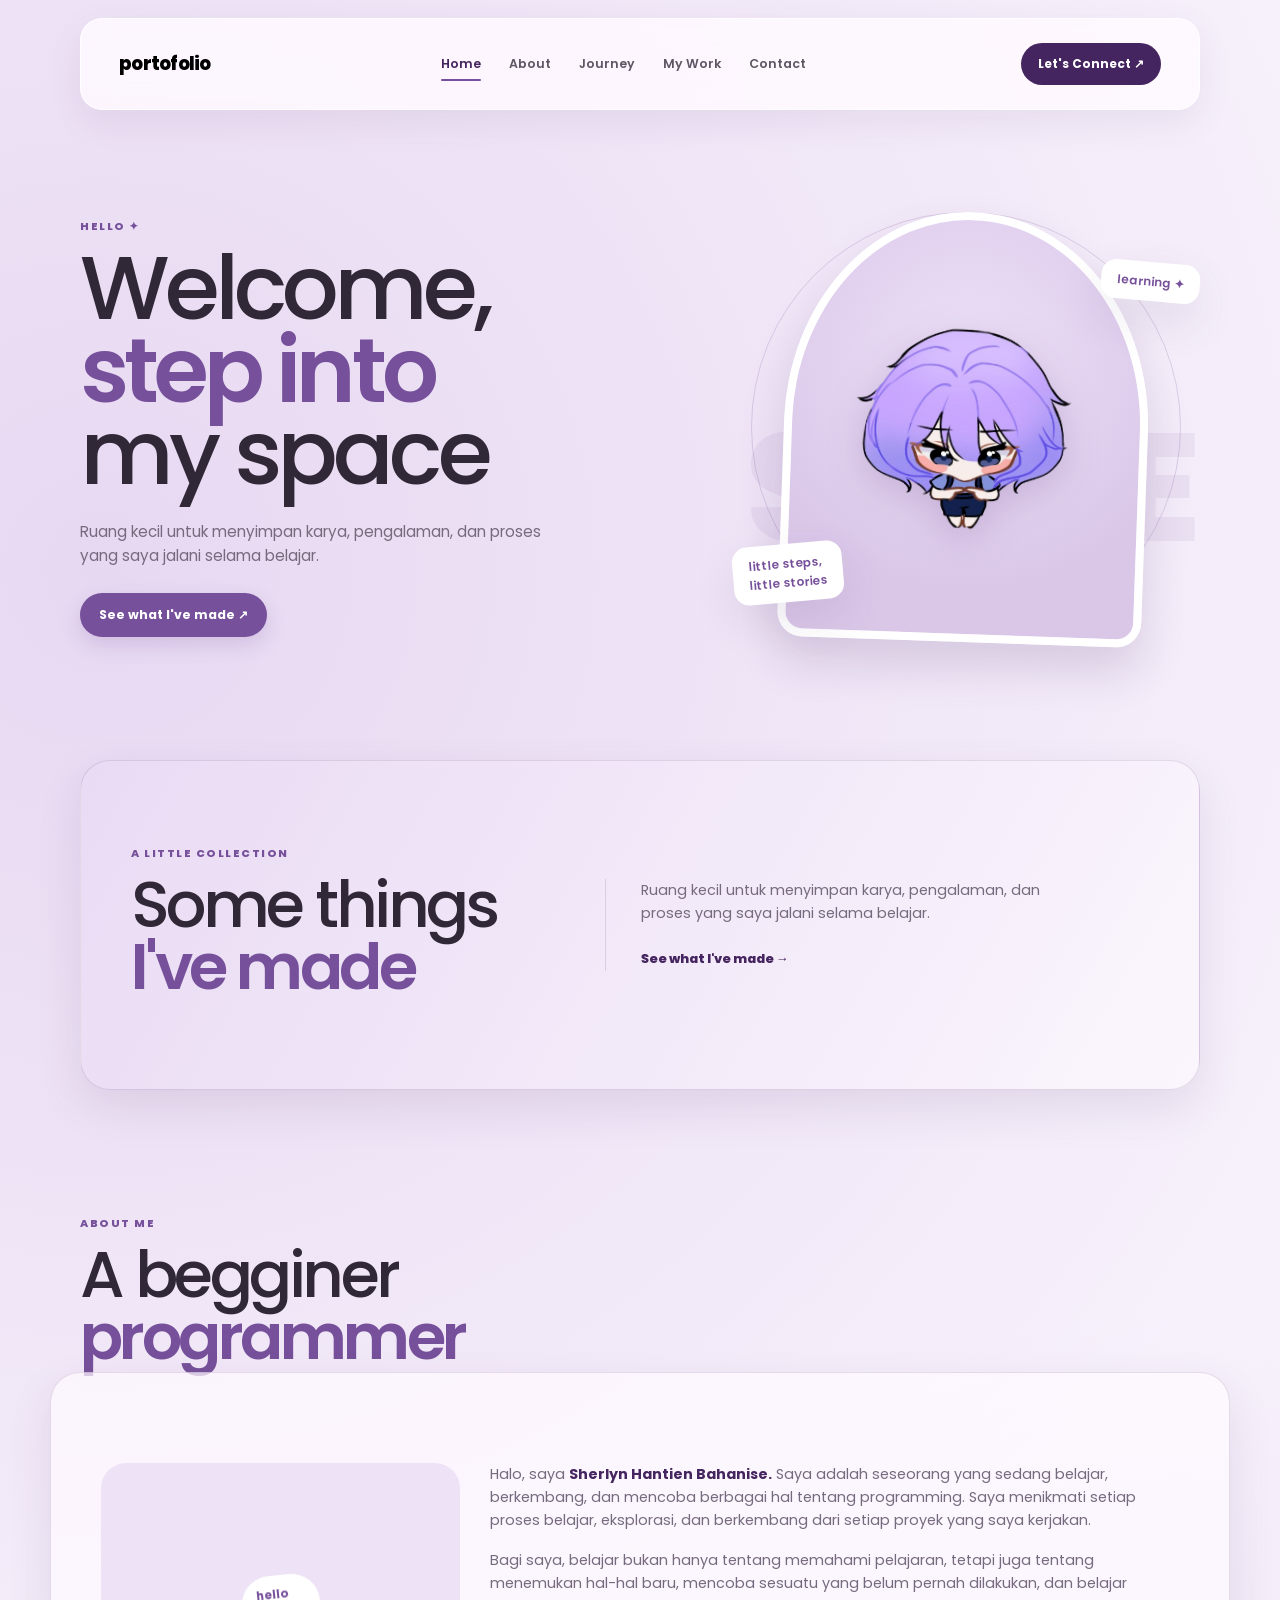
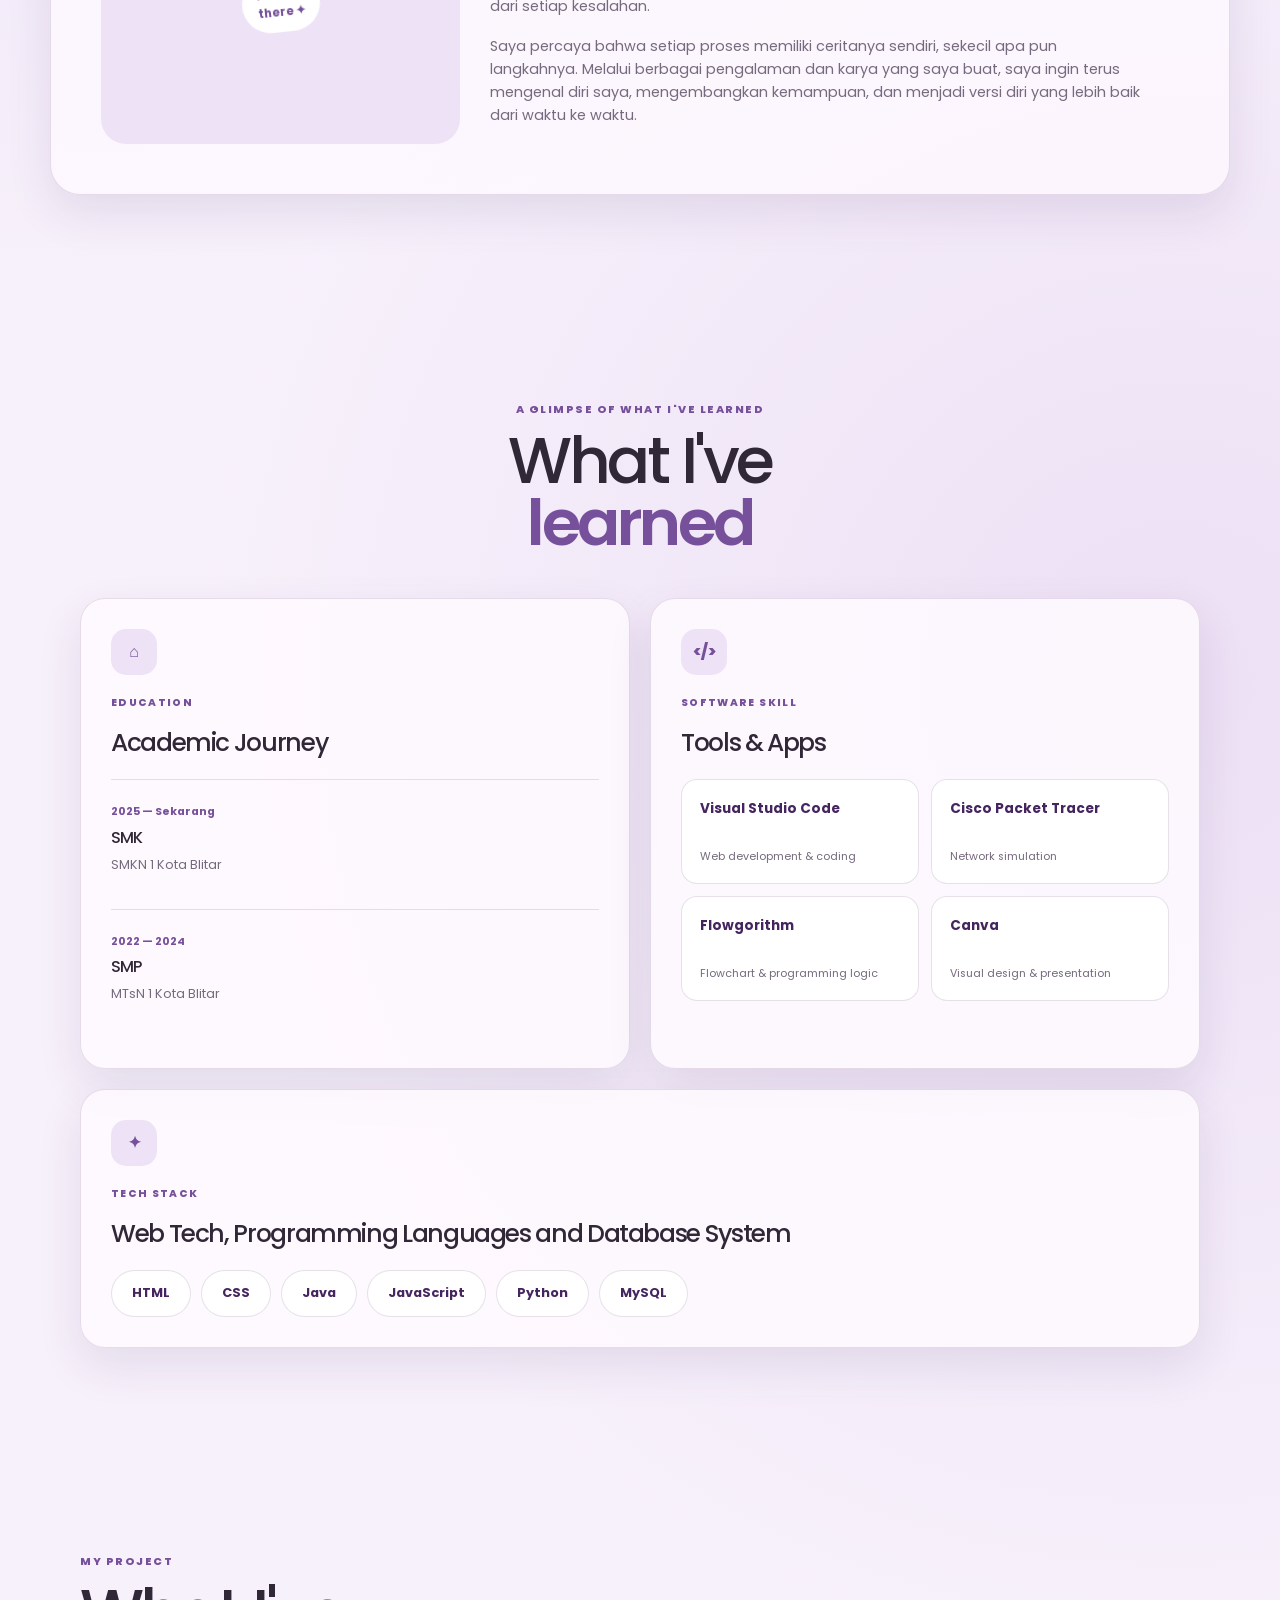
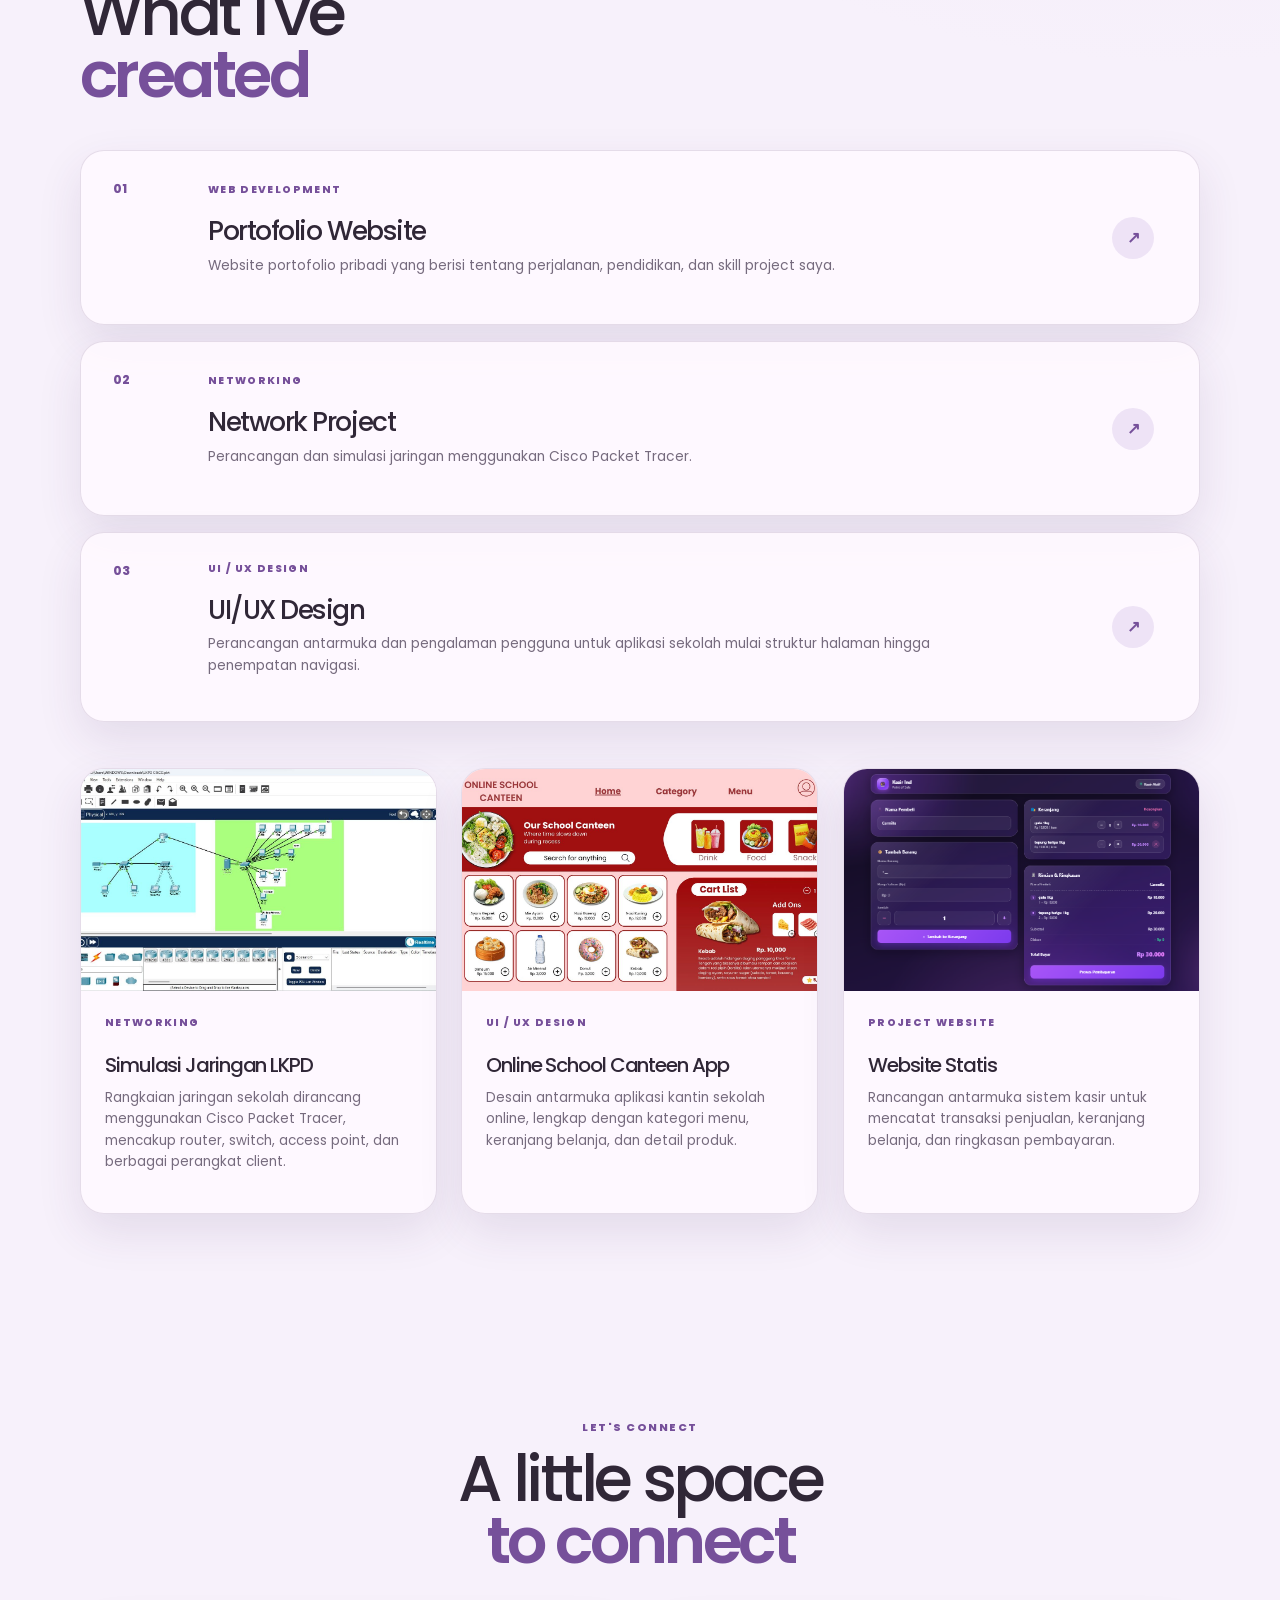
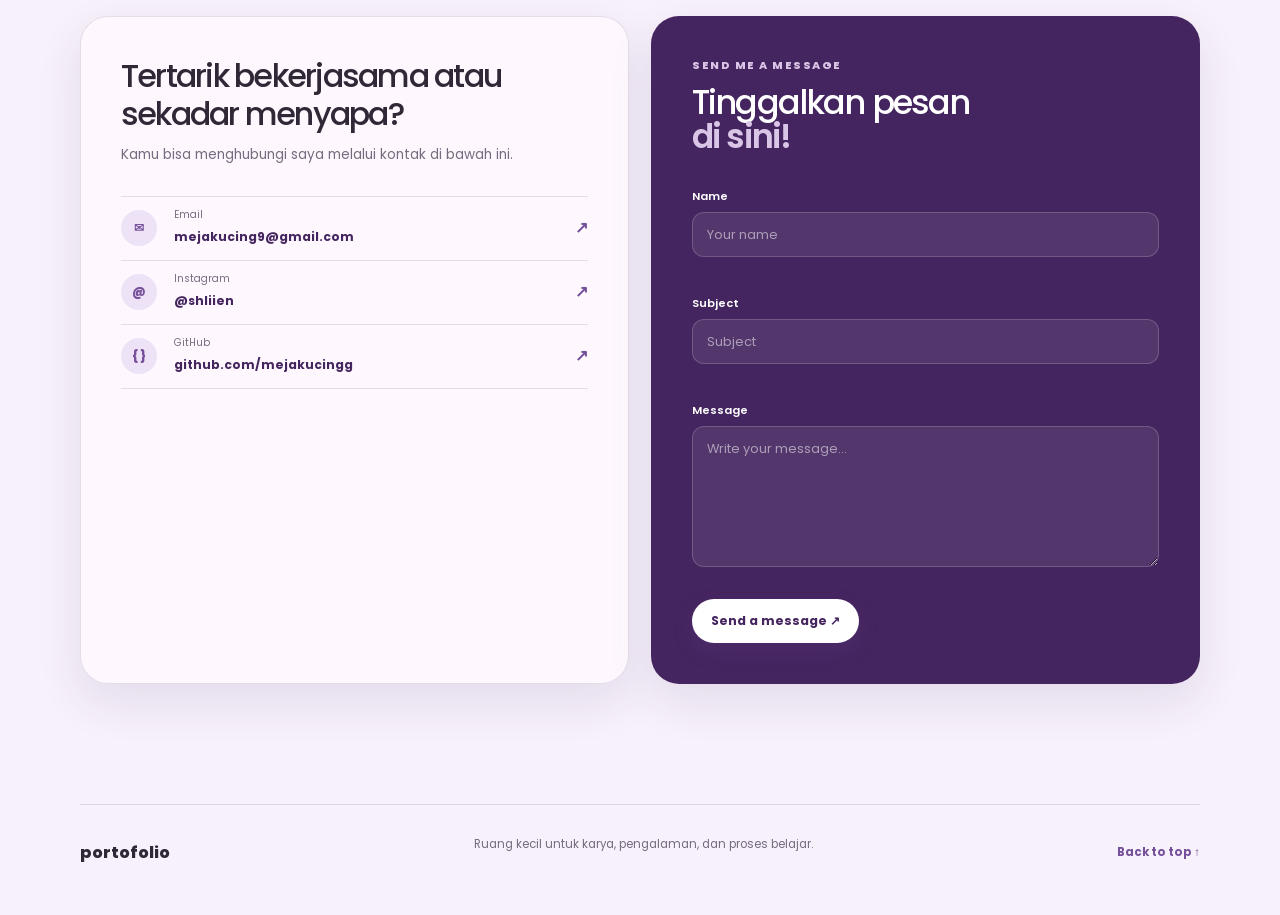
==== index.html @ 0b7bc3de "Add files via upload" ====
<!DOCTYPE html>
<html lang="id">
<head>
  <meta charset="UTF-8">
  <meta name="viewport" content="width=device-width, initial-scale=1.0">
  <title>Sherlyn — Portfolio</title>
  <link href="https://cdn.jsdelivr.net/npm/bootstrap@5.3.3/dist/css/bootstrap.min.css" rel="stylesheet">
  <link rel="stylesheet" href="style.css">
</head>
<body>

  <header class="navbar navbar-expand-md navbar-light">
    <div class="container-fluid px-3">
      <a class="logo navbar-brand" href="#home">portofolio</a>
      <button class="navbar-toggler" type="button" data-bs-toggle="collapse" data-bs-target="#mainNav" aria-controls="mainNav" aria-expanded="false" aria-label="Toggle navigation">
        <span class="navbar-toggler-icon"></span>
      </button>
      <div class="collapse navbar-collapse" id="mainNav">
        <nav class="mx-auto">
          <a class="active" href="#home">Home</a>
          <a href="#about">About</a>
          <a href="#journey">Journey</a>
          <a href="#projects">My Work</a>
          <a href="#contact">Contact</a>
        </nav>
      </div>
      <a class="nav-button d-none d-md-inline-flex" href="#contact">Let's Connect ↗</a>
    </div>
  </header>

  <main>

    <!-- HERO SECTION -->
    <section id="home" class="hero page-wrap">
      <div class="row align-items-center w-100">
        <div class="col-12 col-lg-7 hero-copy reveal reveal-up">
          <p class="eyebrow">HELLO ✦</p>
          <h1>Welcome,<br><em>step into</em><br>my space</h1>
          <p class="hero-text">
            Ruang kecil untuk menyimpan karya, pengalaman, dan proses yang saya jalani selama belajar.
          </p>
          <a class="button primary" href="#projects">See what I've made ↗</a>
        </div>
        <div class="col-12 col-lg-5 hero-visual reveal reveal-scale">
          <div class="hero-word">MY<br>SPACE</div>
          <div class="portrait">
            <img src="assets/profile-art.png" alt="Ilustrasi Sherlyn">
          </div>
          <span class="floating-card top">learning ✦</span>
          <span class="floating-card bottom">little steps,<br>little stories</span>
        </div>
      </div>
    </section>

    <!-- INTRO SECTION -->
    <section class="intro-section page-wrap reveal reveal-up">
      <div class="row align-items-center w-100">
        <div class="col-12 col-md-6">
          <p class="eyebrow">A LITTLE COLLECTION</p>
          <h2>Some things<br><em>I've made</em></h2>
        </div>
        <div class="col-12 col-md-6 intro-text">
          <p>Ruang kecil untuk menyimpan karya, pengalaman, dan proses yang saya jalani selama belajar.</p>
          <a href="#projects">See what I've made →</a>
        </div>
      </div>
    </section>

    <!-- ABOUT SECTION -->
    <section id="about" class="content-section page-wrap">
      <div class="section-heading reveal reveal-up">
        <p class="eyebrow">ABOUT ME</p>
        <h2>A begginer<br><em>programmer</em></h2>
      </div>
      <div class="about-card row reveal reveal-up">
        <div class="col-12 col-lg-4 about-decoration">
          <img src="assets/flower.svg" alt="">
          <span>hello<br>there ✦</span>
        </div>
        <div class="col-12 col-lg-8 about-text">
          <p>
            Halo, saya <strong>Sherlyn Hantien Bahanise.</strong> Saya adalah seseorang yang sedang belajar,
            berkembang, dan mencoba berbagai hal tentang programming. Saya menikmati setiap proses belajar, eksplorasi, 
            dan berkembang dari setiap proyek yang saya kerjakan.
          </p>
          <p>
            Bagi saya, belajar bukan hanya tentang memahami pelajaran, tetapi juga tentang menemukan
            hal-hal baru, mencoba sesuatu yang belum pernah dilakukan, dan belajar dari setiap kesalahan.
          </p>
          <p>
            Saya percaya bahwa setiap proses memiliki ceritanya sendiri, sekecil apa pun langkahnya.
            Melalui berbagai pengalaman dan karya yang saya buat, saya ingin terus mengenal diri saya,
            mengembangkan kemampuan, dan menjadi versi diri yang lebih baik dari waktu ke waktu.
          </p>
        </div>
      </div>
    </section>

    <!-- JOURNEY / WHAT I'VE LEARNED SECTION -->
    <section id="journey" class="content-section page-wrap">
      <div class="section-heading centered reveal reveal-up">
        <p class="eyebrow">A GLIMPSE OF WHAT I'VE LEARNED</p>
        <h2>What I've<br><em>learned</em></h2>
      </div>

      <div class="row learning-grid">

        <div class="col-12 col-md-6 reveal reveal-up">
          <article class="learning-card">
            <div class="card-icon">⌂</div>
            <p class="card-label">EDUCATION</p>
            <h3>Academic Journey</h3>
            <div class="education-item">
              <span>2025 — Sekarang</span>
              <h4>SMK</h4>
              <p>SMKN 1 Kota Blitar</p>
            </div>
            <div class="education-item">
              <span>2022 — 2024</span>
              <h4>SMP</h4>
              <p>MTsN 1 Kota Blitar</p>
            </div>
          </article>
        </div>

        <div class="col-12 col-md-6 reveal reveal-up">
          <article class="learning-card">
            <div class="card-icon">&lt;/&gt;</div>
            <p class="card-label">SOFTWARE SKILL</p>
            <h3>Tools & Apps</h3>
            <div class="row row-cols-1 row-cols-sm-2 software-list">
              <div class="col">
                <div class="software-item">
                  <strong>Visual Studio Code</strong>
                  <span>Web development & coding</span>
                </div>
              </div>
              <div class="col">
                <div class="software-item">
                  <strong>Cisco Packet Tracer</strong>
                  <span>Network simulation</span>
                </div>
              </div>
              <div class="col">
                <div class="software-item">
                  <strong>Flowgorithm</strong>
                  <span>Flowchart & programming logic</span>
                </div>
              </div>
              <div class="col">
                <div class="software-item">
                  <strong>Canva</strong>
                  <span>Visual design & presentation</span>
                </div>
              </div>
            </div>
          </article>
        </div>

        <div class="col-12 reveal reveal-up">
          <article class="learning-card languages-card">
            <div class="card-icon">✦</div>
            <p class="card-label">TECH STACK</p>
            <h3>Web Tech, Programming Languages and Database System</h3>
            <div class="language-list">
              <span>HTML</span>
              <span>CSS</span>
              <span>Java</span>
              <span>JavaScript</span>
              <span>Python</span>
              <span>MySQL</span>
            </div>
          </article>
        </div>

      </div>
    </section>

    <!-- PROJECTS SECTION -->
    <section id="projects" class="content-section page-wrap">
      <div class="section-heading reveal reveal-up">
        <p class="eyebrow">MY PROJECT</p>
        <h2>What I've<br><em>created</em></h2>
      </div>

      <div class="d-flex flex-column gap-3 work-list">

        <article class="work-card reveal reveal-up">
          <div class="work-number">01</div>
          <div class="work-content">
            <p class="card-label">WEB DEVELOPMENT</p>
            <h3>Portofolio Website</h3>
            <p>Website portofolio pribadi yang berisi tentang perjalanan, pendidikan, dan skill project saya.</p>
          </div>
          <div class="work-arrow">↗</div>
        </article>

        <article class="work-card reveal reveal-up">
          <div class="work-number">02</div>
          <div class="work-content">
            <p class="card-label">NETWORKING</p>
            <h3>Network Project</h3>
            <p>Perancangan dan simulasi jaringan menggunakan Cisco Packet Tracer.</p>
          </div>
          <div class="work-arrow">↗</div>
        </article>

        <article class="work-card reveal reveal-up">
          <div class="work-number">03</div>
          <div class="work-content">
            <p class="card-label">UI / UX DESIGN</p>
            <h3>UI/UX Design</h3>
            <p>Perancangan antarmuka dan pengalaman pengguna untuk aplikasi sekolah mulai struktur halaman hingga penempatan navigasi.</p>
          </div>
          <div class="work-arrow">↗</div>
        </article>

      </div>

      <div class="row row-cols-1 row-cols-md-2 row-cols-lg-3 g-4 work-grid">

        <div class="col reveal reveal-up">
          <article class="project-card">
            <div class="project-shot">
              <img src="assets/project-network.jpg" alt="Simulasi jaringan Cisco Packet Tracer">
            </div>
            <div class="project-body">
              <p class="card-label">NETWORKING</p>
              <h3>Simulasi Jaringan LKPD</h3>
              <p>Rangkaian jaringan sekolah dirancang menggunakan Cisco Packet Tracer, mencakup router, switch, access point, dan berbagai perangkat client.</p>
            </div>
          </article>
        </div>

        <div class="col reveal reveal-up">
          <article class="project-card">
            <div class="project-shot">
              <img src="assets/project-canteen.jpg" alt="Desain UI Online School Canteen">
            </div>
            <div class="project-body">
              <p class="card-label">UI / UX DESIGN</p>
              <h3>Online School Canteen App</h3>
              <p>Desain antarmuka aplikasi kantin sekolah online, lengkap dengan kategori menu, keranjang belanja, dan detail produk.</p>
            </div>
          </article>
        </div>

        <div class="col reveal reveal-up">
          <article class="project-card">
            <div class="project-shot">
              <img src="assets/project-pos.png" alt="Desain aplikasi kasir">
            </div>
            <div class="project-body">
              <p class="card-label">PROJECT WEBSITE</p>
              <h3>Website Statis</h3>
              <p>Rancangan antarmuka sistem kasir untuk mencatat transaksi penjualan, keranjang belanja, dan ringkasan pembayaran.</p>
            </div>
          </article>
        </div>

      </div>
    </section>

    <!-- CONTACT SECTION -->
    <section id="contact" class="content-section page-wrap contact-section">
      <div class="section-heading centered reveal reveal-up">
        <p class="eyebrow">LET'S CONNECT</p>
        <h2>A little space<br><em>to connect</em></h2>
      </div>

      <div class="row contact-grid">

        <div class="col-12 col-lg-6 reveal reveal-left">
        <div class="contact-info">
          <h3>Tertarik bekerjasama atau sekadar menyapa?</h3>
          <p>Kamu bisa menghubungi saya melalui kontak di bawah ini.</p>

          <div class="contact-list">
            <a href="mailto:mejakucing9@gmail.com">
              <span class="contact-icon">✉</span>
              <div>
                <small>Email</small>
                <strong>mejakucing9@gmail.com</strong>
              </div>
              <b>↗</b>
            </a>

            <a href="#">
              <span class="contact-icon">@</span>
              <div>
                <small>Instagram</small>
                <strong>@shliien</strong>
              </div>
              <b>↗</b>
            </a>

            <a href="#">
              <span class="contact-icon">{ }</span>
              <div>
                <small>GitHub</small>
                <strong>github.com/mejakucingg</strong>
              </div>
              <b>↗</b>
            </a>
          </div>
        </div>
        </div>

        <div class="col-12 col-lg-6 reveal reveal-right">
        <div class="message-card">
          <p class="eyebrow">SEND ME A MESSAGE</p>
          <h3>Tinggalkan pesan<br><em>di sini!</em></h3>
          <form action="#" method="post">
            <div class="mb-3">
              <label for="name" class="form-label">Name</label>
              <input id="name" name="name" type="text" class="form-control" placeholder="Your name">
            </div>
            <div class="mb-3">
              <label for="subject" class="form-label">Subject</label>
              <input id="subject" name="subject" type="text" class="form-control" placeholder="Subject">
            </div>
            <div class="mb-3">
              <label for="message" class="form-label">Message</label>
              <textarea id="message" name="message" rows="6" class="form-control" placeholder="Write your message..."></textarea>
            </div>
            <button class="button primary" type="submit">Send a message ↗</button>
          </form>
        </div>
        </div>

      </div>
    </section>

  </main>

  <footer>
    <div class="footer-logo">portofolio</div>
    <p>Ruang kecil untuk karya, pengalaman, dan proses belajar.</p>
    <a href="#home">Back to top ↑</a>
  </footer>

  <script src="https://cdn.jsdelivr.net/npm/bootstrap@5.3.3/dist/js/bootstrap.bundle.min.js"></script>
  <script src="script.js"></script>
</body>
</html>
---- style.css ----
@import url('https://fonts.googleapis.com/css2?family=Poppins:wght@400;500;600;700;800&display=swap');

/* ===== ROOT VARIABLES ===== */
:root {
  --bg: #f7f1fb;
  --paper: #fffafd;
  --purple: #76509a;
  --dark: #45255f;
  --lav: #dfcef0;
  --light: #eee3f6;
  --text: #302737;
  --muted: #766b7e;
  --line: rgba(80, 48, 102, .14);
  --shadow: 0 18px 45px rgba(76, 42, 99, .11);
}

/* ===== RESET ===== */
* {
  box-sizing: border-box;
  margin: 0;
  padding: 0;
}
html {
  scroll-behavior: smooth;
}
body {
  background:
    radial-gradient(circle at 8% 10%, rgba(211, 186, 230, .45), transparent 25%),
    radial-gradient(circle at 92% 40%, rgba(226, 207, 239, .5), transparent 27%),
    var(--bg);
  color: var(--text);
  font-family: Poppins, Arial, sans-serif;
  line-height: 1.6;
}
a {
  text-decoration: none;
  color: inherit;
}
img {
  display: block;
  max-width: 100%;
}

/* ===== LAYOUT HELPERS ===== */
.page-wrap {
  width: min(1120px, calc(100% - 48px));
  margin-inline: auto;
}

/* ===== NAVBAR ===== */
.navbar {
  width: min(1120px, calc(100% - 32px));
  min-height: 70px;
  margin: 18px auto 0;
  padding: 11px 22px;
  position: sticky;
  top: 15px;
  z-index: 10;
  border: 1px solid rgba(255, 255, 255, .85);
  border-radius: 22px;
  background: rgba(255, 250, 255, .84);
  box-shadow: 0 12px 35px rgba(75, 40, 101, .08);
  backdrop-filter: blur(16px);
}
.navbar .container-fluid {
  display: flex;
  align-items: center;
  justify-content: space-between;
  gap: 22px;
}
.navbar-collapse {
  flex-grow: 0;
}
.logo {
  font-size: 1.15rem;
  font-weight: 800;
  letter-spacing: -.04em;
}
.navbar-toggler {
  padding: 4px 9px;
  border-color: var(--line);
  box-shadow: none !important;
}
.navbar nav {
  display: flex;
  gap: 28px;
  font-size: .78rem;
  font-weight: 600;
}
.navbar nav a {
  padding: 24px 0;
  color: #5e5663;
  position: relative;
}
.navbar nav a:hover,
.navbar nav a.active {
  color: var(--dark);
}
.nav-button {
  padding: 11px 17px;
  border-radius: 100px;
  background: var(--dark);
  color: #fff;
  font-size: .75rem;
  font-weight: 700;
}

/* ===== TYPOGRAPHY / GENERAL UI ===== */
.eyebrow {
  margin-bottom: 12px;
  color: var(--purple);
  font-size: .68rem;
  font-weight: 800;
  letter-spacing: .14em;
}
h1, h2, h3, h4 {
  letter-spacing: -.055em;
}
em {
  color: var(--purple);
  font-style: normal;
  font-family: Poppins, Arial, sans-serif;
  font-weight: 600;
}
.button {
  display: inline-flex;
  align-items: center;
  justify-content: center;
  gap: 8px;
  padding: 12px 19px;
  border-radius: 100px;
  border: 0;
  font-family: inherit;
  font-size: .78rem;
  font-weight: 700;
  cursor: pointer;
  transition: .25s;
}
.button.primary {
  background: var(--purple);
  color: #fff;
  box-shadow: 0 8px 20px rgba(112, 64, 154, .18);
}
.button:hover {
  transform: translateY(-2px);
}

/* ===== HERO SECTION ===== */
.hero {
  min-height: 650px;
  display: flex;
  align-items: center;
  padding-top: 55px;
  padding-bottom: 70px;
}
.hero > .row {
  --bs-gutter-x: 0;
  --bs-gutter-y: 40px;
}
.hero h1 {
  font-size: clamp(3.8rem, 7vw, 6.5rem);
  line-height: .92;
}
.hero-text {
  max-width: 500px;
  margin: 25px 0;
  color: var(--muted);
  font-size: .95rem;
}
.hero-visual {
  min-height: 510px;
  position: relative;
  display: grid;
  place-items: center;
}
.hero-word {
  position: absolute;
  font-size: clamp(6rem, 12vw, 11rem);
  line-height: .8;
  font-weight: 800;
  letter-spacing: -.09em;
  color: rgba(118, 80, 154, .08);
  text-align: center;
}
.portrait {
  width: min(365px, 78%);
  aspect-ratio: 1 / 1.18;
  overflow: hidden;
  position: relative;
  z-index: 2;
  display: grid;
  place-items: center;
  padding: 14px;
  border: 8px solid #fff;
  border-radius: 50% 50% 25px 25px;
  background: radial-gradient(circle at 50% 32%, #ecdff8, #dac7e8 72%);
  box-shadow: 0 24px 45px rgba(70, 35, 100, .16);
  transform: rotate(2deg);
}
.portrait img {
  width: 88%;
  height: 88%;
  object-fit: contain;
  object-position: center 62%;
  filter: drop-shadow(0 10px 18px rgba(70, 35, 100, .18));
}
.hero-visual:before {
  content: "";
  position: absolute;
  width: 430px;
  height: 430px;
  border: 1px solid rgba(118, 80, 154, .2);
  border-radius: 50%;
}
.floating-card {
  position: absolute;
  z-index: 3;
  padding: 10px 16px;
  border-radius: 15px;
  background: #fff;
  color: var(--purple);
  font-size: .75rem;
  font-weight: 600;
  box-shadow: var(--shadow);
}
.floating-card.top {
  top: 90px;
  right: 0;
  transform: rotate(5deg);
}
.floating-card.bottom {
  bottom: 80px;
  left: 0;
  transform: rotate(-5deg);
}

/* ===== INTRO SECTION ===== */
.intro-section {
  min-height: 330px;
  padding: 70px 50px;
  display: flex;
  align-items: center;
  background: linear-gradient(120deg, #e9dbf4, #fbf6fd);
  border: 1px solid var(--line);
  border-radius: 30px;
  box-shadow: var(--shadow);
}
.intro-section > .row {
  --bs-gutter-x: 70px;
  --bs-gutter-y: 25px;
}
.intro-section h2,
.section-heading h2 {
  font-size: clamp(2.8rem, 5vw, 4.8rem);
  line-height: .96;
}
.intro-text {
  border-left: 1px solid var(--line);
}
.intro-text p {
  max-width: 420px;
  color: var(--muted);
  font-size: .9rem;
  margin-bottom: 20px;
}
.intro-text a {
  color: var(--dark);
  font-size: .8rem;
  font-weight: 800;
}

/* ===== CONTENT SECTION (shared) ===== */
.content-section {
  padding-top: 125px;
  padding-bottom: 80px;
}
.section-heading {
  margin-bottom: 45px;
}
.section-heading.centered {
  text-align: center;
}

/* ===== ABOUT ===== */
.about-card {
  padding: 50px;
  --bs-gutter-x: 60px;
  --bs-gutter-y: 40px;
  background: rgba(255, 250, 255, .72);
  border: 1px solid var(--line);
  border-radius: 30px;
  box-shadow: var(--shadow);
}
.about-decoration {
  min-height: 280px;
  display: grid;
  place-items: center;
  position: relative;
  overflow: hidden;
  border-radius: 25px;
  background: var(--light);
}
.about-decoration img {
  width: 180px;
  opacity: .75;
}
.about-decoration span {
  position: absolute;
  padding: 10px 15px;
  border-radius: 100px;
  background: #fff;
  color: var(--purple);
  font-size: .72rem;
  font-weight: 700;
  transform: rotate(-6deg);
}
.about-text {
  align-self: center;
  color: var(--muted);
  font-size: .9rem;
}
.about-text p {
  margin-bottom: 17px;
}
.about-text strong {
  color: var(--dark);
}

/* ===== JOURNEY / LEARNING GRID ===== */
.learning-grid {
  --bs-gutter-x: 20px;
  --bs-gutter-y: 20px;
}
.learning-card {
  height: 100%;
  padding: 30px;
  background: rgba(255, 250, 255, .82);
  border: 1px solid var(--line);
  border-radius: 25px;
  box-shadow: var(--shadow);
}
.card-icon {
  width: 46px;
  height: 46px;
  display: grid;
  place-items: center;
  margin-bottom: 20px;
  border-radius: 15px;
  background: var(--light);
  color: var(--purple);
  font-weight: 800;
}
.card-label {
  color: var(--purple);
  font-size: .65rem;
  font-weight: 800;
  letter-spacing: .13em;
}
.learning-card h3 {
  margin: 5px 0 22px;
  font-size: 1.55rem;
}
.education-item {
  padding: 17px 0;
  border-top: 1px solid var(--line);
}
.education-item span {
  color: var(--purple);
  font-size: .68rem;
  font-weight: 700;
}
.education-item h4 {
  margin-top: 5px;
  font-size: 1rem;
}
.education-item p {
  color: var(--muted);
  font-size: .8rem;
}
.software-list {
  --bs-gutter-x: 12px;
  --bs-gutter-y: 12px;
}
.software-item {
  height: 100%;
  min-height: 105px;
  padding: 18px;
  display: flex;
  flex-direction: column;
  justify-content: space-between;
  border: 1px solid var(--line);
  border-radius: 16px;
  background: #fff;
}
.software-item strong {
  color: var(--dark);
  font-size: .85rem;
}
.software-item span {
  color: var(--muted);
  font-size: .68rem;
}
.language-list {
  display: flex;
  flex-wrap: wrap;
  gap: 10px;
}
.language-list span {
  padding: 12px 20px;
  border: 1px solid var(--line);
  border-radius: 100px;
  background: #fff;
  color: var(--dark);
  font-size: .8rem;
  font-weight: 700;
}

/* ===== PROJECTS / WORK LIST ===== */
.work-list {
  display: flex;
  flex-direction: column;
  gap: 16px;
}
.work-card {
  display: grid;
  grid-template-columns: 75px 1fr 55px;
  align-items: center;
  gap: 20px;
  min-height: 175px;
  padding: 28px 32px;
  background: rgba(255, 250, 255, .85);
  border: 1px solid var(--line);
  border-radius: 24px;
  box-shadow: var(--shadow);
  transition: .25s;
}
.work-card:hover {
  transform: translateY(-3px);
}
.work-number {
  align-self: start;
  color: var(--purple);
  font-size: .75rem;
  font-weight: 800;
}
.work-content h3 {
  margin: 7px 0 8px;
  font-size: 1.65rem;
}
.work-content > p:last-child {
  max-width: 760px;
  color: var(--muted);
  font-size: .86rem;
}
.work-arrow {
  width: 42px;
  height: 42px;
  display: grid;
  place-items: center;
  border-radius: 50%;
  background: var(--light);
  color: var(--purple);
  font-weight: 800;
}

/* ===== PROJECTS / GRID (bootstrap grid cards) ===== */
.work-grid {
  margin-top: 22px;
}
.project-card {
  height: 100%;
  display: flex;
  flex-direction: column;
  overflow: hidden;
  background: rgba(255, 250, 255, .85);
  border: 1px solid var(--line);
  border-radius: 24px;
  box-shadow: var(--shadow);
  transition: transform .3s ease, box-shadow .3s ease, border-color .3s ease;
}
.project-card:hover {
  transform: translateY(-5px);
  box-shadow: 0 20px 42px rgba(76, 42, 99, .16);
  border-color: rgba(118, 80, 154, .35);
}
.project-shot {
  aspect-ratio: 16 / 10;
  overflow: hidden;
  background: var(--light);
}
.project-shot img {
  width: 100%;
  height: 100%;
  object-fit: cover;
  transition: transform .45s ease;
}
.project-card:hover .project-shot img {
  transform: scale(1.06);
}
.project-body {
  padding: 24px;
  display: flex;
  flex-direction: column;
  flex-grow: 1;
}
.project-body h3 {
  margin: 6px 0 10px;
  font-size: 1.25rem;
  line-height: 1.15;
}
.project-body > p:last-child {
  color: var(--muted);
  font-size: .84rem;
  flex-grow: 1;
}

/* ===== CONTACT ===== */
.contact-section {
  padding-bottom: 120px;
}
.contact-grid {
  --bs-gutter-x: 22px;
  --bs-gutter-y: 22px;
}
.contact-info,
.message-card {
  height: 100%;
  padding: 40px;
  border-radius: 28px;
  border: 1px solid var(--line);
  box-shadow: var(--shadow);
}
.contact-info {
  background: rgba(255, 250, 255, .8);
}
.contact-info h3 {
  font-size: 2rem;
  margin-bottom: 10px;
}
.contact-info > p {
  color: var(--muted);
  font-size: .85rem;
  margin-bottom: 30px;
}
.contact-list {
  border-top: 1px solid var(--line);
}
.contact-list > a,
.contact-list > div {
  min-height: 64px;
  display: grid;
  grid-template-columns: 40px 1fr auto;
  align-items: center;
  gap: 13px;
  border-bottom: 1px solid var(--line);
}
.contact-icon {
  width: 36px;
  height: 36px;
  display: grid;
  place-items: center;
  border-radius: 50%;
  background: var(--light);
  color: var(--purple);
  font-size: .75rem;
  font-weight: 800;
}
.contact-list small {
  display: block;
  color: var(--muted);
  font-size: .62rem;
}
.contact-list strong {
  color: var(--dark);
  font-size: .76rem;
}
.contact-list b {
  color: var(--purple);
}
.message-card {
  background: var(--dark);
  color: #fff;
}
.message-card .eyebrow {
  color: #d9c5e6;
}
.message-card h3 {
  font-size: 2.1rem;
  line-height: 1;
  margin: 10px 0 28px;
}
.message-card h3 em {
  color: #d9c5e6;
}
.message-card form {
  display: flex;
  flex-direction: column;
}
.message-card label {
  margin-bottom: 6px;
  font-size: .7rem;
  font-weight: 600;
}
.message-card input,
.message-card textarea {
  width: 100%;
  margin-bottom: 16px;
  padding: 12px 14px;
  border: 1px solid rgba(255, 255, 255, .18);
  border-radius: 12px;
  outline: none;
  background: rgba(255, 255, 255, .08);
  color: #fff;
  font-family: inherit;
  font-size: .8rem;
  resize: vertical;
}
.message-card input::placeholder,
.message-card textarea::placeholder {
  color: rgba(255, 255, 255, .52);
}
.message-card .button {
  align-self: flex-start;
  background: #fff;
  color: var(--dark);
}

/* ===== FOOTER ===== */
footer {
  width: min(1120px, calc(100% - 48px));
  margin: auto;
  padding: 30px 0 45px;
  display: flex;
  justify-content: space-between;
  align-items: center;
  gap: 20px;
  border-top: 1px solid var(--line);
}
.footer-logo {
  font-weight: 800;
  font-size: 1rem;
}
footer p,
footer a {
  color: var(--muted);
  font-size: .72rem;
}
footer a {
  color: var(--purple);
  font-weight: 700;
}

/* ===== ANIMATIONS ===== */
.reveal {
  opacity: 1;
  transform: none;
}
@media (prefers-reduced-motion: no-preference) {
  .reveal {
    opacity: 0;
    transition: opacity .8s cubic-bezier(.16, .8, .3, 1), transform .8s cubic-bezier(.16, .8, .3, 1);
    will-change: opacity, transform;
  }
  .reveal.reveal-up {
    transform: translateY(32px);
  }
  .reveal.reveal-left {
    transform: translateX(-32px);
  }
  .reveal.reveal-right {
    transform: translateX(32px);
  }
  .reveal.reveal-scale {
    transform: translateY(20px) scale(.94);
  }
  .reveal.is-visible {
    opacity: 1;
    transform: none;
  }

  .learning-grid > .reveal:nth-child(2) { transition-delay: .1s; }
  .learning-grid > .reveal:nth-child(3) { transition-delay: .2s; }
  .work-list > .reveal:nth-child(2) { transition-delay: .1s; }
  .work-list > .reveal:nth-child(3) { transition-delay: .2s; }
  .hero-visual.reveal { transition-delay: .15s; }

  @keyframes floatY {
    0%, 100% { transform: translateY(0) rotate(var(--fc-rot, 0deg)); }
    50% { transform: translateY(-10px) rotate(var(--fc-rot, 0deg)); }
  }
  .floating-card.top {
    --fc-rot: 5deg;
    animation: floatY 5s ease-in-out infinite;
  }
  .floating-card.bottom {
    --fc-rot: -5deg;
    animation: floatY 6s ease-in-out infinite .4s;
  }
  @keyframes pulseRing {
    0%, 100% { transform: scale(1); opacity: .55; }
    50% { transform: scale(1.045); opacity: .9; }
  }
  .hero-visual:before {
    animation: pulseRing 6s ease-in-out infinite;
  }
  @keyframes wordDrift {
    0%, 100% { transform: translateY(0); }
    50% { transform: translateY(-6px); }
  }
  .hero-word {
    animation: wordDrift 8s ease-in-out infinite;
  }
}

/* nav underline slide-in */
.navbar nav a:after {
  content: "";
  position: absolute;
  left: 0;
  right: 0;
  bottom: 17px;
  height: 2px;
  border-radius: 10px;
  background: var(--purple);
  transform: scaleX(0);
  transform-origin: left;
  transition: transform .3s ease;
}
.navbar nav a.active:after,
.navbar nav a:hover:after {
  transform: scaleX(1);
}

/* button micro-interaction */
.button.primary {
  transition: transform .25s ease, box-shadow .25s ease, background .25s ease;
}
.button.primary:hover {
  transform: translateY(-3px) scale(1.02);
  box-shadow: 0 14px 30px rgba(112, 64, 154, .3);
}
.button.primary:active {
  transform: translateY(-1px) scale(.99);
}

/* portrait hover */
.portrait {
  transition: transform .4s ease, box-shadow .4s ease;
}
.hero-visual:hover .portrait {
  transform: rotate(-1deg) scale(1.02);
  box-shadow: 0 28px 55px rgba(70, 35, 100, .22);
}

/* work card hover */
.work-card {
  transition: transform .3s ease, box-shadow .3s ease, border-color .3s ease;
}
.work-card:hover {
  transform: translateY(-5px);
  box-shadow: 0 20px 42px rgba(76, 42, 99, .16);
  border-color: rgba(118, 80, 154, .35);
}
.work-arrow {
  transition: transform .3s ease, background .3s ease, color .3s ease;
}
.work-card:hover .work-arrow {
  transform: rotate(45deg);
  background: var(--purple);
  color: #fff;
}

/* learning card hover */
.learning-card {
  transition: transform .3s ease, box-shadow .3s ease;
}
.learning-card:hover {
  transform: translateY(-4px);
  box-shadow: 0 20px 42px rgba(76, 42, 99, .14);
}
.card-icon {
  transition: transform .3s ease, background .3s ease, color .3s ease;
}
.learning-card:hover .card-icon {
  transform: rotate(-8deg) scale(1.08);
  background: var(--purple);
  color: #fff;
}

/* language pills hover */
.language-list span {
  transition: transform .25s ease, background .25s ease, color .25s ease;
}
.language-list span:hover {
  transform: translateY(-4px);
  background: var(--purple);
  color: #fff;
}

/* contact list hover */
.contact-list > a,
.contact-list > div {
  transition: padding-left .3s ease;
}
.contact-list > a:hover {
  padding-left: 8px;
}
.contact-icon {
  transition: transform .3s ease, background .3s ease, color .3s ease;
}
.contact-list > a:hover .contact-icon {
  transform: scale(1.1);
  background: var(--purple);
  color: #fff;
}

/* about decoration hover */
.about-decoration img {
  transition: transform .4s ease;
}
.about-card:hover .about-decoration img {
  transform: scale(1.06) rotate(-2deg);
}

/* work-list children stagger via nth-child (fallback outside reduced-motion block too, harmless) */


@media (max-width: 991.98px) {
  .hero {
    padding-top: 45px;
  }
  .hero > .row {
    --bs-gutter-y: 45px;
  }
  .hero-visual {
    min-height: 450px;
  }
  .about-card {
    --bs-gutter-x: 30px;
    --bs-gutter-y: 30px;
  }
  .contact-grid {
    --bs-gutter-x: 16px;
    --bs-gutter-y: 16px;
  }
}

@media (max-width: 767.98px) {
  .navbar {
    padding: 11px 18px;
  }
  .navbar .container-fluid {
    flex-wrap: wrap;
  }
  .navbar nav {
    flex-direction: column;
    align-items: center;
    width: 100%;
    gap: 6px;
    margin: 10px 0 4px;
  }
  .navbar nav a {
    padding: 6px 0;
    font-size: .78rem;
  }
  .navbar nav a.active:after {
    bottom: -1px;
  }
  .intro-section {
    padding: 40px;
  }
  .intro-section > .row {
    --bs-gutter-x: 0;
    --bs-gutter-y: 25px;
  }
  .intro-text {
    padding-top: 25px;
    border-left: 0;
    border-top: 1px solid var(--line);
  }
  .learning-grid {
    --bs-gutter-x: 16px;
    --bs-gutter-y: 16px;
  }
}

@media (max-width: 560px) {
  .page-wrap,
  footer {
    width: calc(100% - 28px);
  }
  .navbar {
    width: calc(100% - 18px);
  }
  .nav-button {
    display: none;
  }
  .hero h1 {
    font-size: 3.55rem;
  }
  .hero-visual {
    min-height: 390px;
  }
  .portrait {
    width: 70%;
  }
  .hero-visual:before {
    width: 320px;
    height: 320px;
  }
  .floating-card.top {
    right: 0;
  }
  .floating-card.bottom {
    left: 0;
  }
  .about-card,
  .contact-info,
  .message-card {
    padding: 28px;
  }
  .work-card {
    grid-template-columns: 45px 1fr 42px;
    padding: 23px 18px;
    gap: 10px;
  }
  .work-content h3 {
    font-size: 1.3rem;
  }
  .work-content > p:last-child {
    font-size: .78rem;
  }
  .work-grid {
    margin-top: 16px;
  }
  .project-body {
    padding: 20px;
  }
  footer {
    flex-direction: column;
    text-align: center;
  }
}
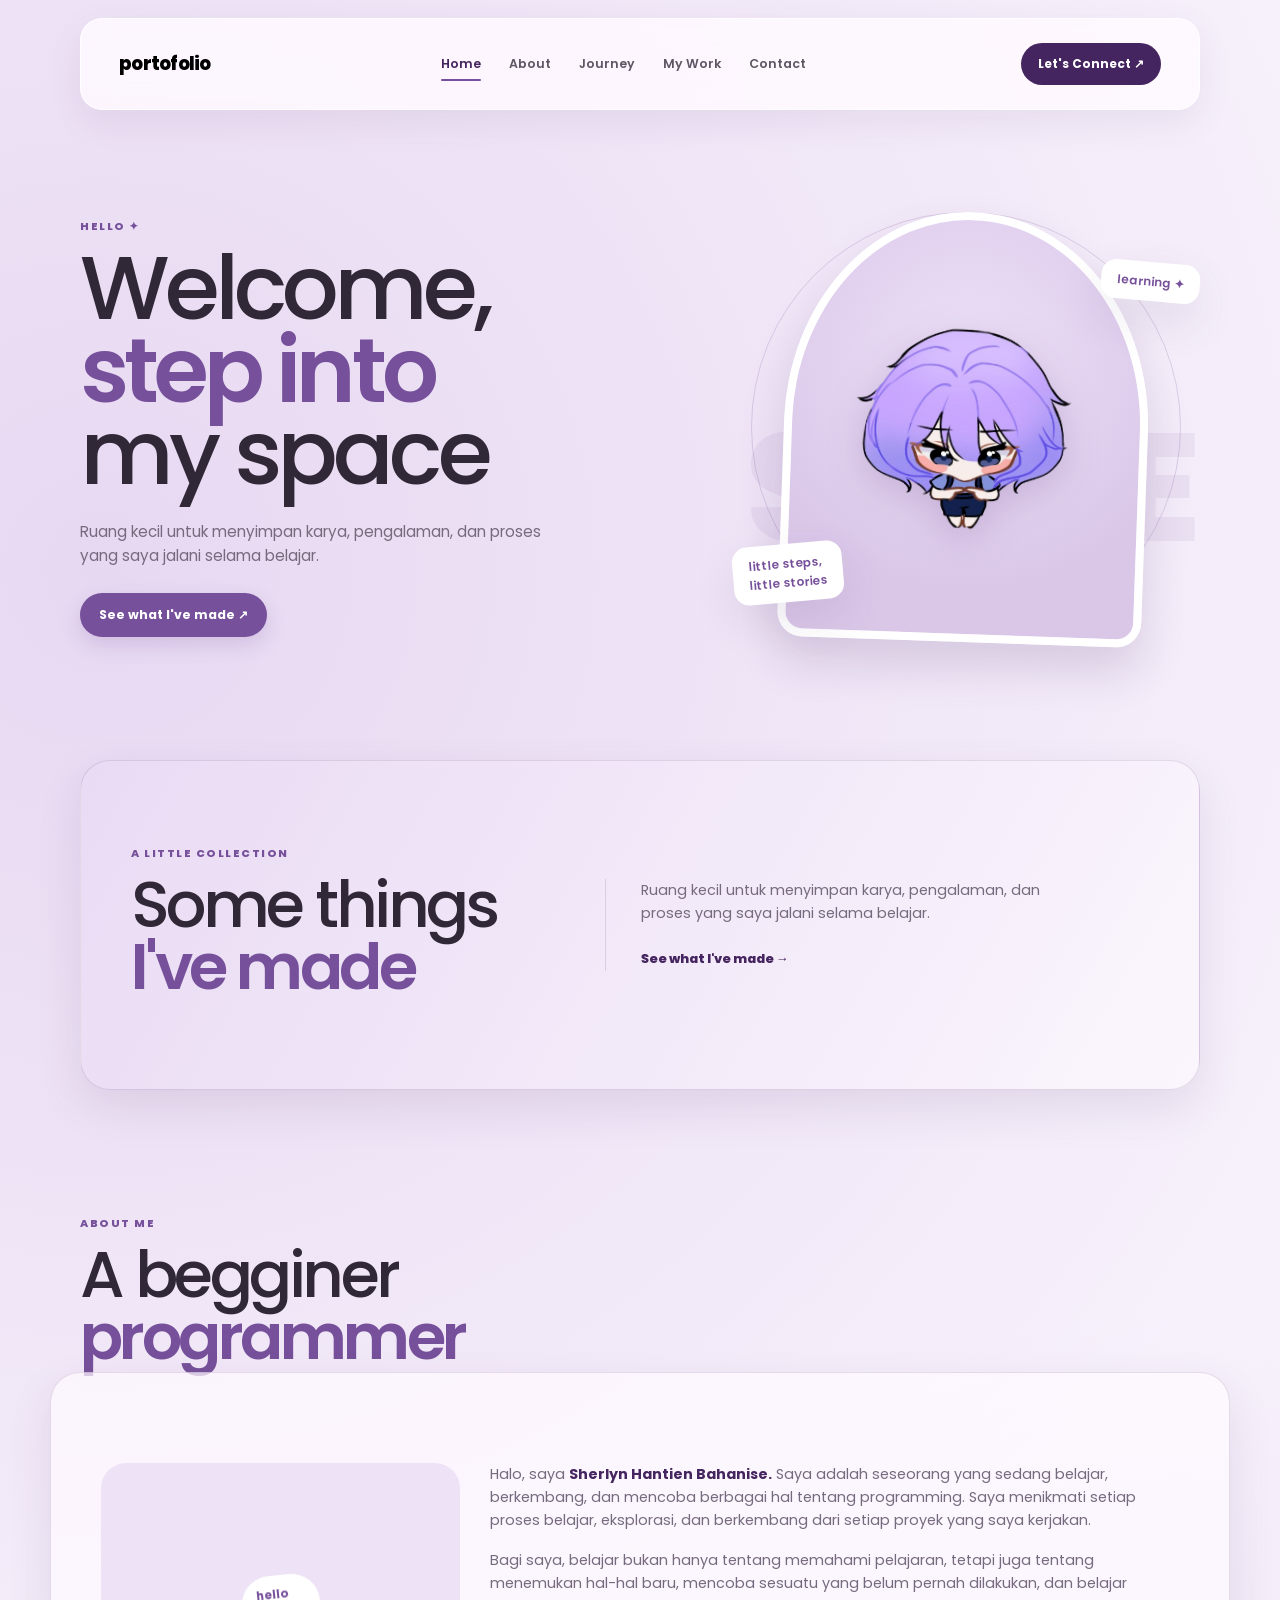
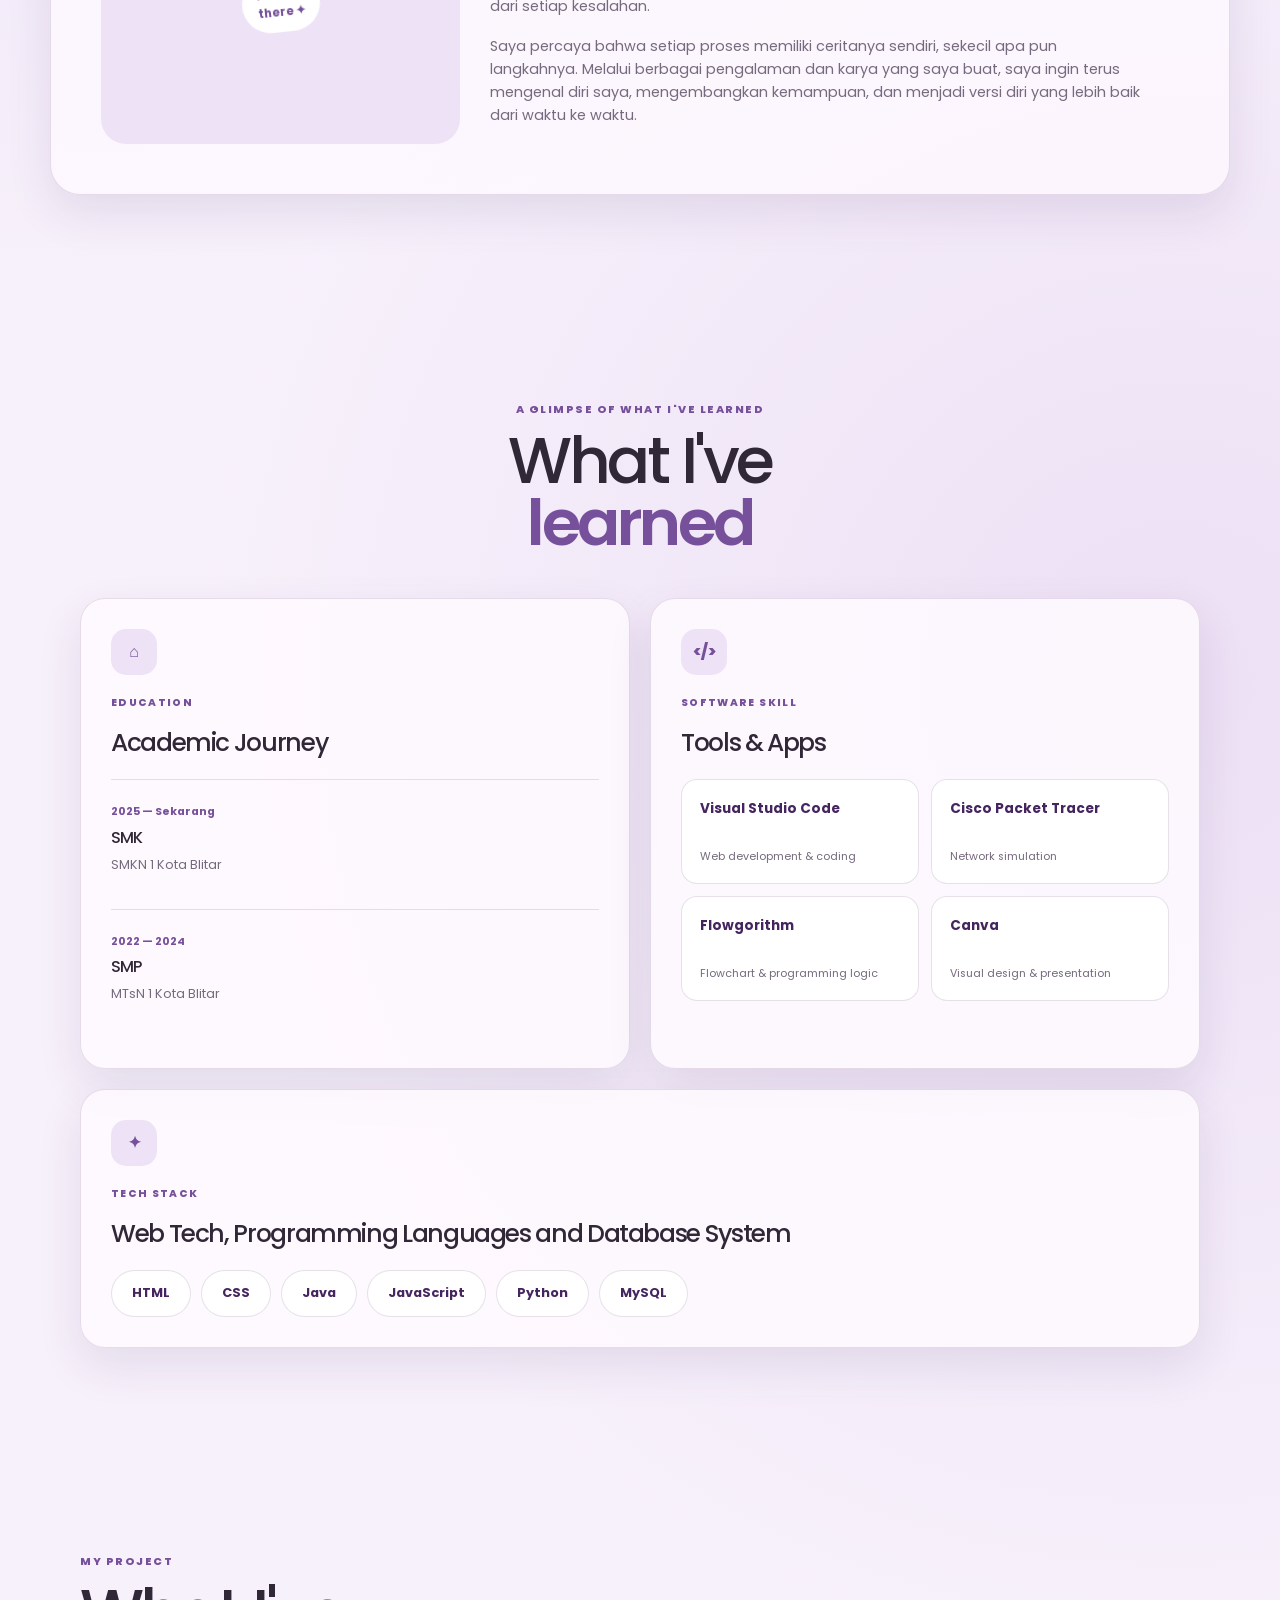
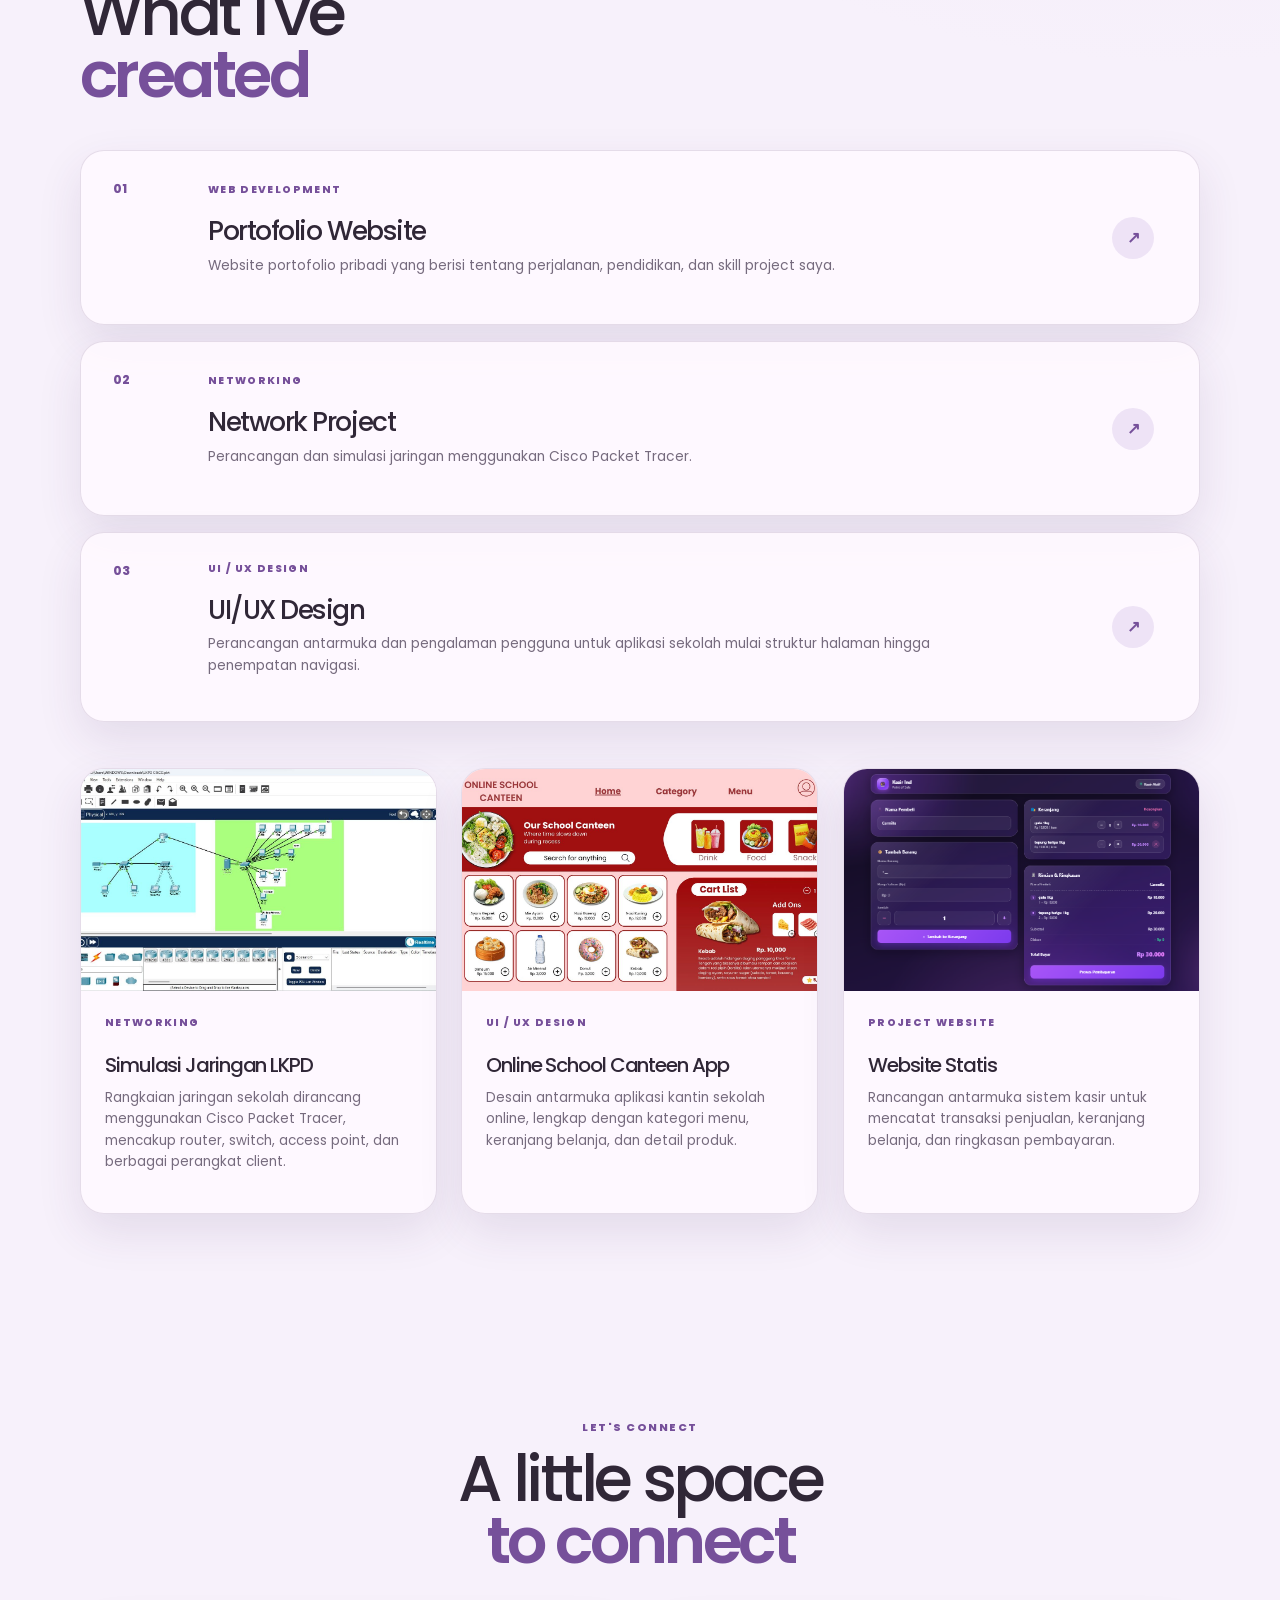
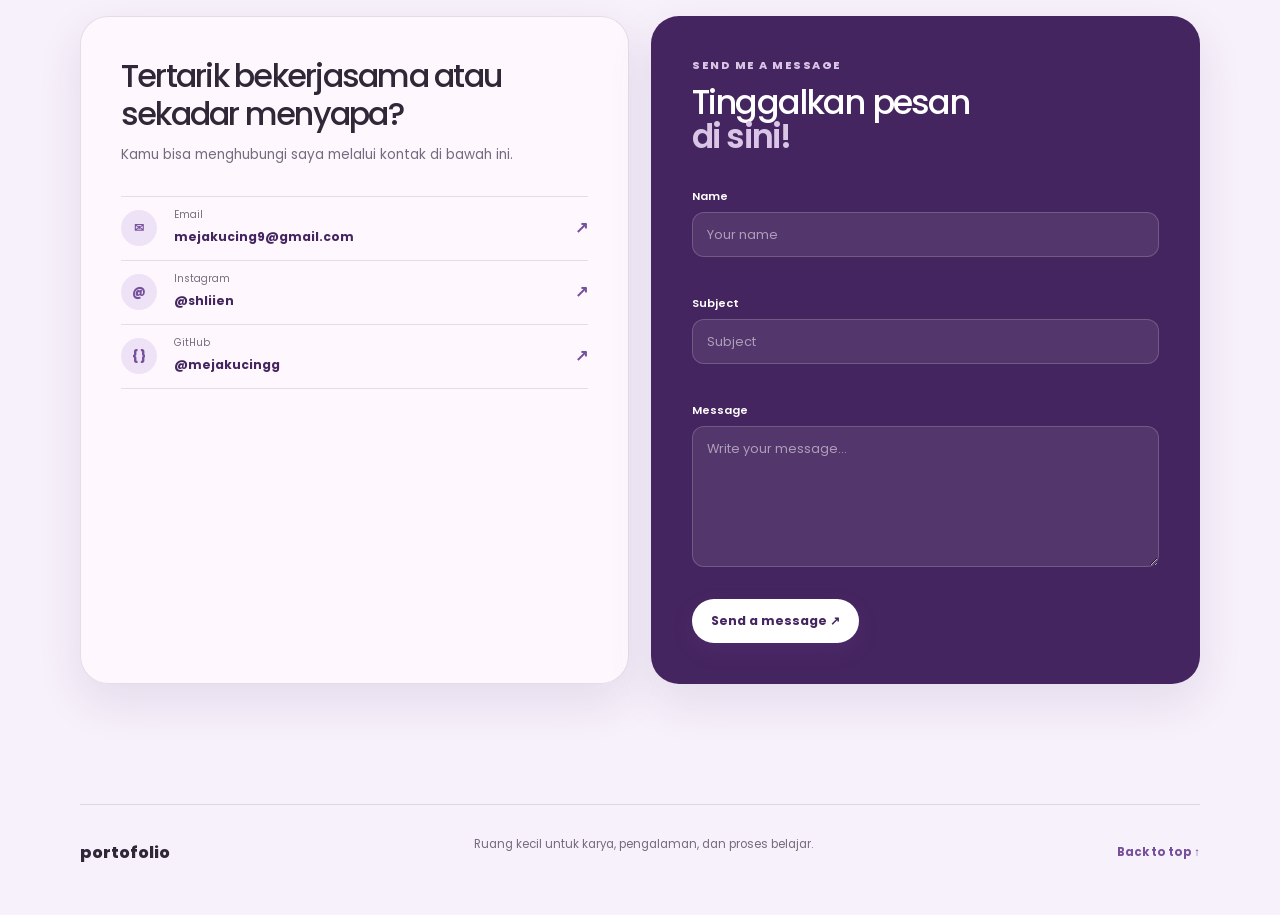
==== commit baaa4445: "Update index.html" ====
--- a/index.html
+++ b/index.html
@@ -298,7 +298,7 @@
               <span class="contact-icon">{ }</span>
               <div>
                 <small>GitHub</small>
-                <strong>github.com/mejakucingg</strong>
+                <strong>@mejakucingg</strong>
               </div>
               <b>↗</b>
             </a>
@@ -310,7 +310,7 @@
         <div class="message-card">
           <p class="eyebrow">SEND ME A MESSAGE</p>
           <h3>Tinggalkan pesan<br><em>di sini!</em></h3>
-          <form action="#" method="post">
+          <form id="contactForm" action="#" method="post" novalidate>
             <div class="mb-3">
               <label for="name" class="form-label">Name</label>
               <input id="name" name="name" type="text" class="form-control" placeholder="Your name">
@@ -339,7 +339,16 @@
     <a href="#home">Back to top ↑</a>
   </footer>
 
+  <div id="toast" class="toast" role="status" aria-live="polite">
+    <span class="toast-icon">✓</span>
+    <div class="toast-text">
+      <strong>Pesan terkirim!</strong>
+      <span>Terima kasih, pesanmu sudah diterima.</span>
+    </div>
+    <button type="button" class="toast-close" aria-label="Tutup">&times;</button>
+  </div>
+
   <script src="https://cdn.jsdelivr.net/npm/bootstrap@5.3.3/dist/js/bootstrap.bundle.min.js"></script>
   <script src="script.js"></script>
 </body>
-</html>+</html>
--- a/style.css
+++ b/style.css
@@ -625,6 +625,76 @@
   color: var(--dark);
 }
 
+/* ===== TOAST (form submit feedback) ===== */
+.toast {
+  position: fixed;
+  left: 50%;
+  bottom: 28px;
+  z-index: 999;
+  display: flex;
+  align-items: center;
+  gap: 14px;
+  width: min(400px, calc(100% - 32px));
+  padding: 16px 18px;
+  border-radius: 18px;
+  background: var(--dark);
+  color: #fff;
+  box-shadow: 0 20px 45px rgba(70, 35, 100, .28);
+  transform: translate(-50%, 24px);
+  opacity: 0;
+  pointer-events: none;
+  transition: transform .35s cubic-bezier(.16, .8, .3, 1), opacity .35s ease;
+}
+.toast.show {
+  transform: translate(-50%, 0);
+  opacity: 1;
+  pointer-events: auto;
+}
+.toast-icon {
+  flex-shrink: 0;
+  width: 32px;
+  height: 32px;
+  display: grid;
+  place-items: center;
+  border-radius: 50%;
+  background: rgba(255, 255, 255, .16);
+  color: #fff;
+  font-weight: 800;
+  font-size: .85rem;
+}
+.toast-text {
+  flex: 1;
+  display: flex;
+  flex-direction: column;
+  gap: 2px;
+}
+.toast-text strong {
+  font-size: .85rem;
+}
+.toast-text span {
+  color: rgba(255, 255, 255, .75);
+  font-size: .74rem;
+}
+.toast-close {
+  flex-shrink: 0;
+  border: 0;
+  background: transparent;
+  color: rgba(255, 255, 255, .7);
+  font-size: 1.1rem;
+  line-height: 1;
+  cursor: pointer;
+  padding: 4px;
+}
+.toast-close:hover {
+  color: #fff;
+}
+@media (max-width: 560px) {
+  .toast {
+    bottom: 18px;
+    padding: 14px 16px;
+  }
+}
+
 /* ===== FOOTER ===== */
 footer {
   width: min(1120px, calc(100% - 48px));
